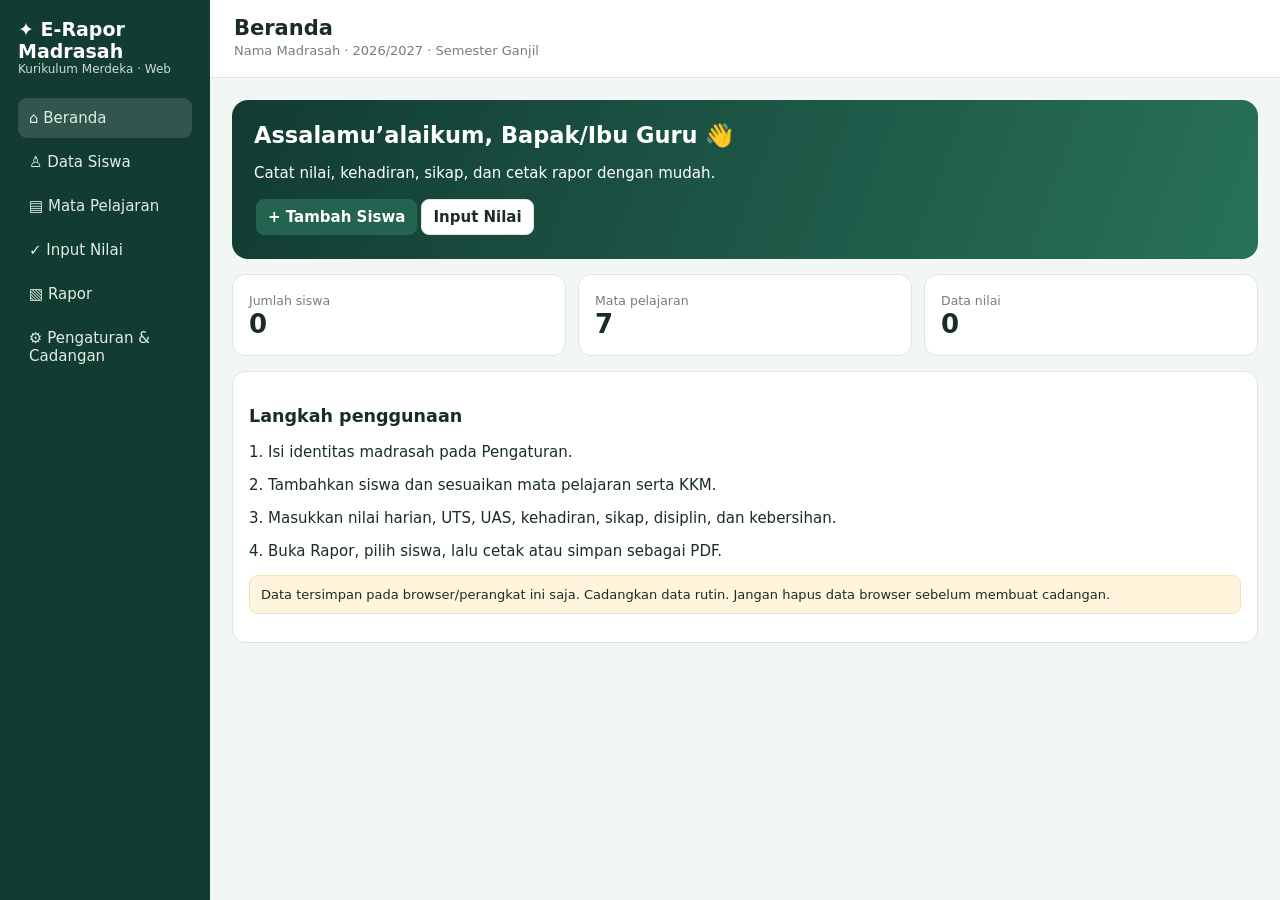
==== index.html @ f2feaaf6 "Add E-Rapor Madrasah browser app" ====
<!doctype html>
<html lang="id"><meta charset="utf-8"><meta name="viewport" content="width=device-width,initial-scale=1"><title>E-Rapor Madrasah</title>
<style>
:root{--g:#123b32;--g2:#23634f;--bg:#f3f7f4;--line:#dce7df;--ink:#192d26}*{box-sizing:border-box}body{margin:0;background:var(--bg);font:15px system-ui,Arial;color:var(--ink)}button,input,select,textarea{font:inherit}button{cursor:pointer}.app{display:grid;grid-template-columns:210px 1fr;min-height:100vh}.side{background:var(--g);color:white;padding:18px}.brand{font-weight:800;font-size:19px;margin-bottom:22px}.brand small{display:block;font-size:12px;font-weight:400;color:#c7ded2}.nav button{display:block;width:100%;text-align:left;border:0;background:none;color:#e0eee6;padding:11px;border-radius:9px;margin:4px 0}.nav .active,.nav button:hover{background:#ffffff22}.top{background:white;border-bottom:1px solid var(--line);padding:16px 24px}.top h1{margin:0;font-size:21px}.top p{margin:3px 0;color:#718078;font-size:13px}.content{padding:22px;max-width:1300px;margin:auto}.hero{background:linear-gradient(110deg,#123b32,#28715a);color:white;padding:22px;border-radius:16px}.hero h2{margin:0 0 8px}.stats{display:grid;grid-template-columns:repeat(3,1fr);gap:12px;margin:15px 0}.panel,.stat{background:white;border:1px solid var(--line);border-radius:13px;padding:16px}.stat small{color:#718078}.stat strong{display:block;font-size:26px}.head{display:flex;justify-content:space-between;align-items:center;gap:10px;margin:20px 0 12px}.head h2{margin:0;font-size:18px}.btn{background:white;border:1px solid var(--line);border-radius:8px;padding:8px 11px;margin:2px;color:var(--ink);font-weight:650}.primary{background:var(--g2);border-color:var(--g2);color:white}.danger{color:#a3342c}.field{display:grid;gap:5px;margin-bottom:12px}.field label{font-size:13px;font-weight:650}.field input,.field select,.field textarea,.search{padding:10px;border:1px solid #cbd9d0;border-radius:8px;background:white;width:100%}.field textarea{min-height:70px}.form{display:grid;grid-template-columns:1fr 1fr;gap:0 12px}.full{grid-column:1/-1}.tablewrap{overflow:auto;border:1px solid var(--line);border-radius:10px;background:white}table{border-collapse:collapse;width:100%;min-width:620px}th,td{text-align:left;padding:10px;border-bottom:1px solid #e7eee9}th{background:#f6faf7;font-size:12px}tr:last-child td{border:0}.muted,small{color:#718078}.notice{background:#fff5dc;border:1px solid #f0dfb7;padding:11px;border-radius:9px;font-size:13px;margin:12px 0}.badge{background:#e7f4eb;color:#21614e;border-radius:20px;padding:4px 8px;font-size:12px}.warn{background:#fff0d2;color:#805f1c}.report{background:white;padding:22px;border:1px solid var(--line);border-radius:10px}.report h2,.report h3{text-align:center}.report table{min-width:0}.report th,.report td{border:1px solid #aaa;padding:6px}.sign{display:flex;justify-content:space-between;text-align:center;margin-top:45px}.modalback{position:fixed;inset:0;background:#102a22aa;display:grid;place-items:center;padding:12px;z-index:5}.modal{background:white;padding:20px;border-radius:14px;width:min(620px,100%);max-height:90vh;overflow:auto}.actions{display:flex;flex-wrap:wrap;gap:5px}.toast{position:fixed;bottom:15px;right:15px;background:var(--g);color:white;padding:12px;border-radius:9px;z-index:9}@media(max-width:760px){.app{grid-template-columns:1fr}.side{padding:9px}.brand{margin:4px}.nav{display:flex;overflow:auto;gap:3px}.nav button{white-space:nowrap;width:auto;padding:9px}.content{padding:12px}.top{padding:13px}.form{grid-template-columns:1fr}.full{grid-column:auto}.head{align-items:flex-start;flex-direction:column}}@media print{.side,.top,.no-print,.toast{display:none!important}.app{display:block}.content{padding:0}.report{border:0}@page{size:A4;margin:14mm}}
</style>
<div class="app"><aside class="side"><div class="brand">✦ E-Rapor Madrasah<small>Kurikulum Merdeka · Web</small></div><nav class="nav" id="nav"><button class="active" data-p="home">⌂ Beranda</button><button data-p="students">♙ Data Siswa</button><button data-p="subjects">▤ Mata Pelajaran</button><button data-p="grades">✓ Input Nilai</button><button data-p="reports">▧ Rapor</button><button data-p="settings">⚙ Pengaturan & Cadangan</button></nav></aside><main><header class="top"><h1 id="title">Beranda</h1><p id="sub">Data tersimpan lokal di browser</p></header><div class="content" id="content"></div></main></div><div id="overlay"></div>
<script>
const KEY='erapor_web_v1',DEF={settings:{school:'Nama Madrasah',teacher:'Nama Wali Kelas',address:'',year:'2026/2027',semester:'Ganjil',wd:40,wu:30,wa:30},students:[],subjects:[{id:'1',name:'Al-Qur’an Hadis',cat:'Agama',kkm:75},{id:'2',name:'Akidah Akhlak',cat:'Agama',kkm:75},{id:'3',name:'Fikih',cat:'Agama',kkm:75},{id:'4',name:'Bahasa Arab',cat:'Agama',kkm:75},{id:'5',name:'Bahasa Indonesia',cat:'Umum',kkm:75},{id:'6',name:'Matematika',cat:'Umum',kkm:75},{id:'7',name:'Muatan Lokal',cat:'Muatan Lokal',kkm:75}],grades:[]};
let db;try{let x=JSON.parse(localStorage.getItem(KEY));db=x?Object.assign(structuredClone(DEF),x,{settings:Object.assign({},DEF.settings,x.settings)}):structuredClone(DEF)}catch(e){db=structuredClone(DEF)}let page='home';
const $=x=>document.getElementById(x),esc=x=>String(x??'').replace(/[&<>"']/g,c=>({'&':'&amp;','<':'&lt;','>':'&gt;','"':'&quot;',"'":'&#39;'}[c])),id=()=>Math.random().toString(36).slice(2)+Date.now().toString(36),save=()=>localStorage.setItem(KEY,JSON.stringify(db)),S=i=>db.students.find(x=>x.id===i),M=i=>db.subjects.find(x=>x.id===i),G=(s,m)=>db.grades.find(x=>x.sid===s&&x.mid===m),v=i=>($(i)?.value||'').trim(),avg=g=>{let s=db.settings,t=Number(s.wd)+Number(s.wu)+Number(s.wa)||100;return (Number(g.daily)*s.wd+Number(g.uts)*s.wu+Number(g.uas)*s.wa)/t},fmt=n=>Number(n).toLocaleString('id-ID',{maximumFractionDigits:1}),btn=(t,a,c='')=>'<button class="btn '+c+'" data-a="'+a+'">'+t+'</button>',field=(l,n,x='',type='text')=>'<div class="field"><label>'+l+'</label><input id="'+n+'" type="'+type+'" value="'+esc(x)+'"></div>',sel=(l,n,opts,x)=>'<div class="field"><label>'+l+'</label><select id="'+n+'">'+opts.map(o=>'<option value="'+esc(o[0])+'" '+(o[0]===x?'selected':'')+'>'+esc(o[1])+'</option>').join('')+'</select></div>',ratings=['Sangat Baik','Baik','Cukup','Perlu Bimbingan'].map(x=>[x,x]);
function toast(t){let z=document.createElement('div');z.className='toast';z.textContent=t;document.body.append(z);setTimeout(()=>z.remove(),2300)}function go(p){page=p;document.querySelectorAll('[data-p]').forEach(b=>b.classList.toggle('active',b.dataset.p===p));render()}$('nav').onclick=e=>{let b=e.target.closest('[data-p]');if(b)go(b.dataset.p)};
function render(){let names={home:'Beranda',students:'Data Siswa',subjects:'Mata Pelajaran',grades:'Input Nilai',reports:'Rapor Siswa',settings:'Pengaturan & Cadangan'};$('title').textContent=names[page];$('sub').textContent=db.settings.school+' · '+db.settings.year+' · Semester '+db.settings.semester;$('content').innerHTML=({home:home,students:students,subjects:subjects,grades:grades,reports:reports,settings:settings})[page]()}
function home(){return '<section class="hero"><h2>Assalamu’alaikum, Bapak/Ibu Guru 👋</h2><p>Catat nilai, kehadiran, sikap, dan cetak rapor dengan mudah.</p>'+btn('+ Tambah Siswa','addstu','primary')+btn('Input Nilai','gograde')+'</section><div class="stats"><div class="stat"><small>Jumlah siswa</small><strong>'+db.students.length+'</strong></div><div class="stat"><small>Mata pelajaran</small><strong>'+db.subjects.length+'</strong></div><div class="stat"><small>Data nilai</small><strong>'+db.grades.length+'</strong></div></div><section class="panel"><h3>Langkah penggunaan</h3><p>1. Isi identitas madrasah pada Pengaturan.</p><p>2. Tambahkan siswa dan sesuaikan mata pelajaran serta KKM.</p><p>3. Masukkan nilai harian, UTS, UAS, kehadiran, sikap, disiplin, dan kebersihan.</p><p>4. Buka Rapor, pilih siswa, lalu cetak atau simpan sebagai PDF.</p><div class="notice">Data tersimpan pada browser/perangkat ini saja. Cadangkan data rutin. Jangan hapus data browser sebelum membuat cadangan.</div></section>'}
function students(){return '<div class="head"><h2>Daftar Peserta Didik</h2>'+btn('+ Tambah Siswa','addstu','primary')+'</div><input class="search" id="sq" placeholder="Cari nama atau NIS…" oninput="filterStu()"><div class="tablewrap" style="margin-top:12px"><table><thead><tr><th>Nama / NIS</th><th>Kelas</th><th>JK</th><th>Orang tua/wali</th><th>Aksi</th></tr></thead><tbody id="sturows">'+sturows(db.students)+'</tbody></table></div>'}
function sturows(xs){return xs.length?xs.map(s=>'<tr><td><b>'+esc(s.name)+'</b><br><small>NIS: '+esc(s.nis||'-')+'</small></td><td>'+esc(s.cl||'-')+'</td><td>'+(s.gender==='P'?'Perempuan':'Laki-laki')+'</td><td>'+esc(s.parent||'-')+'</td><td>'+btn('Edit','editstu:'+s.id)+btn('Hapus','delstu:'+s.id,'danger')+'</td></tr>').join(''):'<tr><td colspan="5">Belum ada siswa.</td></tr>'}
function filterStu(){let q=v('sq').toLowerCase();$('sturows').innerHTML=sturows(db.students.filter(s=>(s.name+s.nis+s.cl).toLowerCase().includes(q)))}
function subjects(){return '<div class="head"><h2>Mata Pelajaran & KKM</h2>'+btn('+ Tambah Pelajaran','addsub','primary')+'</div><div class="tablewrap"><table><thead><tr><th>Pelajaran</th><th>Kategori</th><th>KKM</th><th>Aksi</th></tr></thead><tbody>'+(db.subjects.length?db.subjects.map(s=>'<tr><td>'+esc(s.name)+'</td><td>'+esc(s.cat)+'</td><td>'+s.kkm+'</td><td>'+btn('Edit','editsub:'+s.id)+btn('Hapus','delsub:'+s.id,'danger')+'</td></tr>').join(''):'<tr><td colspan="4">Belum ada pelajaran.</td></tr>')+'</tbody></table></div><div class="notice">KKM diatur per mata pelajaran. Pastikan daftar dan KKM sesuai kebijakan madrasah.</div>'}
function grades(){let os=db.students.map(s=>[s.id,s.name+' — '+s.cl]),om=db.subjects.map(s=>[s.id,s.name+' (KKM '+s.kkm+')']);return '<div class="head"><h2>Input Nilai & Kehadiran</h2></div><section class="panel"><form id="gf"><div class="form">'+sel('Siswa','gs',os,os[0]?.[0])+sel('Mata pelajaran','gm',om,om[0]?.[0])+field('Nilai harian 0–100','gd',0,'number')+field('Nilai UTS 0–100','gu',0,'number')+field('Nilai UAS 0–100','ga',0,'number')+field('Hadir','gp',0,'number')+field('Sakit','gsi',0,'number')+field('Izin','gi',0,'number')+field('Alpa','gal',0,'number')+sel('Sikap umum','gat',ratings,'Baik')+sel('Kedisiplinan','gdi',ratings,'Baik')+sel('Kebersihan','gcl',ratings,'Baik')+'<div class="field full"><label>Catatan wali kelas</label><textarea id="gn"></textarea>'+btn('Buat catatan otomatis','autonote')+'</div></div><button class="btn primary" type="submit" '+(!os.length||!om.length?'disabled':'')+'>Simpan Nilai</button></form></section><div class="head"><h2>Nilai tersimpan</h2></div><div class="tablewrap"><table><thead><tr><th>Siswa / Pelajaran</th><th>Harian</th><th>UTS</th><th>UAS</th><th>Akhir</th><th>Status</th><th>Aksi</th></tr></thead><tbody>'+(db.grades.length?db.grades.map(g=>'<tr><td>'+esc(S(g.sid)?.name||'')+'<br><small>'+esc(M(g.mid)?.name||'')+'</small></td><td>'+g.daily+'</td><td>'+g.uts+'</td><td>'+g.uas+'</td><td>'+fmt(avg(g))+'</td><td><span class="badge '+(avg(g)>=(M(g.mid)?.kkm||75)?'':'warn')+'">'+(avg(g)>=(M(g.mid)?.kkm||75)?'Tuntas':'Belum tuntas')+'</span></td><td>'+btn('Edit','editg:'+g.id)+btn('Hapus','delg:'+g.id,'danger')+'</td></tr>').join(''):'<tr><td colspan="7">Belum ada nilai.</td></tr>')+'</tbody></table></div>'}
function report(sid){let s=S(sid);if(!s)return '<p>Tambahkan siswa terlebih dahulu.</p>';let gs=db.grades.filter(g=>g.sid===sid),last=gs[gs.length-1]||{},rows=db.subjects.map(m=>{let g=G(sid,m.id);return '<tr><td>'+esc(m.name)+'</td><td>'+(g?g.daily:'-')+'</td><td>'+(g?g.uts:'-')+'</td><td>'+(g?g.uas:'-')+'</td><td>'+(g?fmt(avg(g)):'-')+'</td><td>'+(g?(avg(g)>=m.kkm?'Tuntas':'Belum tuntas'):'-')+'</td></tr>'}).join(''),sum=k=>gs.reduce((a,g)=>a+Number(g[k]||0),0);return '<article class="report" id="paper"><h2>'+esc(db.settings.school)+'</h2><p style="text-align:center">'+esc(db.settings.address)+'</p><h3>LAPORAN HASIL BELAJAR PESERTA DIDIK</h3><p style="text-align:center">Tahun '+esc(db.settings.year)+' · Semester '+esc(db.settings.semester)+'</p><hr><p><b>Nama:</b> '+esc(s.name)+' &nbsp; <b>NIS:</b> '+esc(s.nis||'-')+'<br><b>Kelas:</b> '+esc(s.cl||'-')+'</p><h3>A. Capaian Hasil Belajar</h3><table><tr><th>Mata pelajaran</th><th>Harian</th><th>UTS</th><th>UAS</th><th>Akhir</th><th>Status</th></tr>'+rows+'</table><p><small>Bobot: harian '+db.settings.wd+'%, UTS '+db.settings.wu+'%, UAS '+db.settings.wa+'%.</small></p><h3>B. Kehadiran</h3><table><tr><th>Hadir</th><th>Sakit</th><th>Izin</th><th>Alpa</th></tr><tr><td>'+sum('present')+'</td><td>'+sum('sick')+'</td><td>'+sum('permit')+'</td><td>'+sum('absent')+'</td></tr></table><h3>C. Sikap dan Kebiasaan</h3><table><tr><th>Sikap</th><th>Kedisiplinan</th><th>Kebersihan</th></tr><tr><td>'+esc(last.attitude||'-')+'</td><td>'+esc(last.discipline||'-')+'</td><td>'+esc(last.clean||'-')+'</td></tr></table><h3>D. Catatan Wali Kelas</h3><p>'+esc(gs.map(g=>g.note).filter(Boolean)[0]||'Terus semangat belajar, menjaga disiplin dan kebersihan.')+'</p><div class="sign"><div>Orang Tua/Wali<br><br><br>(.....................)</div><div>.....................<br>Wali Kelas<br><br><br>('+esc(db.settings.teacher)+')</div></div><p><small>Format alat bantu; sesuaikan dengan ketentuan resmi madrasah.</small></p></article>'}
function reports(){let os=db.students.map(s=>[s.id,s.name+' — '+s.cl]);return '<section class="panel no-print"><h2>Rapor Peserta Didik</h2>'+sel('Pilih siswa','rs',os,os[0]?.[0])+btn('Tampilkan Rapor','showreport','primary')+btn('Cetak / Simpan PDF','print')+'</section><div id="reportarea" style="margin-top:15px">'+report(os[0]?.[0])+'</div>'}
function settings(){let s=db.settings;return '<section class="panel"><h2>Identitas & Bobot Penilaian</h2><form id="sf"><div class="form">'+field('Nama madrasah','ss',s.school)+field('Nama wali kelas','st',s.teacher)+field('Alamat','sa',s.address)+field('Tahun ajaran','sy',s.year)+sel('Semester','sm',[['Ganjil','Ganjil'],['Genap','Genap']],s.semester)+field('Bobot harian (%)','swd',s.wd,'number')+field('Bobot UTS (%)','swu',s.wu,'number')+field('Bobot UAS (%)','swa',s.wa,'number')+'</div><button class="btn primary">Simpan Pengaturan</button></form></section><section class="panel" style="margin-top:14px"><h2>Cadangan & Pemulihan</h2>'+btn('Unduh Cadangan JSON','backup','primary')+' <label class="btn" for="restore">Pulihkan Cadangan</label><input id="restore" class="hidden" type="file" accept=".json,application/json"> '+btn('Hapus Semua Data','reset','danger')+'<div class="notice">Data hanya disimpan pada browser ini. Cadangkan rutin. Data tidak otomatis tersinkron antarperangkat.</div></section>'}
function modal(title,body,cb){$('overlay').innerHTML='<div class="modalback" id="mb"><section class="modal"><h2>'+title+'</h2>'+body+'<p><button class="btn" id="cancel">Batal</button><button class="btn primary" id="ok">Simpan</button></p></section></div>';$('cancel').onclick=()=>$('overlay').innerHTML='';$('mb').onclick=e=>{if(e.target.id==='mb')$('overlay').innerHTML=''};$('ok').onclick=cb}
function addStu(s={}){modal(s.id?'Edit Siswa':'Tambah Siswa','<div class="form">'+field('Nama lengkap','mn',s.name||'')+field('NIS/NISN','mi',s.nis||'')+field('Kelas','mc',s.cl||'1')+sel('Jenis kelamin','mg',[['L','Laki-laki'],['P','Perempuan']],s.gender||'L')+field('Orang tua/wali','mp',s.parent||'')+'</div>',()=>{if(!v('mn'))return toast('Nama wajib diisi');let x={id:s.id||id(),name:v('mn'),nis:v('mi'),cl:v('mc'),gender:v('mg'),parent:v('mp')};db.students=s.id?db.students.map(a=>a.id===s.id?x:a):db.students.concat(x);save();$('overlay').innerHTML='';render();toast('Data siswa tersimpan')})}
function addSub(s={}){modal(s.id?'Edit Pelajaran':'Tambah Pelajaran','<div class="form">'+field('Nama pelajaran','mn',s.name||'')+sel('Kategori','mc',[['Umum','Umum'],['Agama','Agama'],['Muatan Lokal','Muatan Lokal']],s.cat||'Umum')+field('KKM 0–100','mk',s.kkm??75,'number')+'</div>',()=>{let k=Number(v('mk'));if(!v('mn')||k<0||k>100)return toast('Isi nama dan KKM 0–100');let x={id:s.id||id(),name:v('mn'),cat:v('mc'),kkm:k};db.subjects=s.id?db.subjects.map(a=>a.id===s.id?x:a):db.subjects.concat(x);save();$('overlay').innerHTML='';render()})}
function editg(g){modal('Edit Nilai','<div class="form">'+field('Harian','ed',g.daily,'number')+field('UTS','eu',g.uts,'number')+field('UAS','ea',g.uas,'number')+field('Hadir','ep',g.present,'number')+field('Sakit','esi',g.sick,'number')+field('Izin','ei',g.permit,'number')+field('Alpa','eal',g.absent,'number')+sel('Sikap','eat',ratings,g.attitude)+sel('Disiplin','edi',ratings,g.discipline)+sel('Kebersihan','ecl',ratings,g.clean)+'<div class="field full"><label>Catatan</label><textarea id="en">'+esc(g.note||'')+'</textarea></div></div>',()=>{for(let n of ['ed','eu','ea'])if(Number(v(n))<0||Number(v(n))>100)return toast('Nilai harus 0–100');Object.assign(g,{daily:Number(v('ed')),uts:Number(v('eu')),uas:Number(v('ea')),present:Number(v('ep')||0),sick:Number(v('esi')||0),permit:Number(v('ei')||0),absent:Number(v('eal')||0),attitude:v('eat'),discipline:v('edi'),clean:v('ecl'),note:v('en')});save();$('overlay').innerHTML='';render()})}
document.addEventListener('click',e=>{let b=e.target.closest('[data-a]');if(!b)return;let a=b.dataset.a;if(a==='addstu')addStu();else if(a.startsWith('editstu:'))addStu(S(a.split(':')[1]));else if(a.startsWith('delstu:')){let i=a.split(':')[1];if(confirm('Hapus siswa dan nilainya?')){db.students=db.students.filter(x=>x.id!==i);db.grades=db.grades.filter(x=>x.sid!==i);save();render()}}else if(a==='addsub')addSub();else if(a.startsWith('editsub:'))addSub(M(a.split(':')[1]));else if(a.startsWith('delsub:')){let i=a.split(':')[1];if(confirm('Hapus pelajaran dan nilai terkait?')){db.subjects=db.subjects.filter(x=>x.id!==i);db.grades=db.grades.filter(x=>x.mid!==i);save();render()}}else if(a==='gograde')go('grades');else if(a==='autonote'){$('gn').value=Number(v('gal'))>=5?'Perlu meningkatkan kedisiplinan kehadiran.':(Number(v('gd'))+Number(v('gu'))+Number(v('ga')))/3>=75?'Capaian belajar cukup baik. Terus tingkatkan ketekunan dan konsistensi belajar.':'Perlu latihan rutin dan pendampingan agar capaian belajar meningkat.'}else if(a.startsWith('delg:')){if(confirm('Hapus nilai?')){db.grades=db.grades.filter(x=>x.id!==a.split(':')[1]);save();render()}}else if(a.startsWith('editg:')){let g=db.grades.find(x=>x.id===a.split(':')[1]);if(g)editg(g)}else if(a==='showreport')$('reportarea').innerHTML=report(v('rs'));else if(a==='print')window.print();else if(a==='backup'){let u=URL.createObjectURL(new Blob([JSON.stringify(db,null,2)],{type:'application/json'})),x=document.createElement('a');x.href=u;x.download='cadangan-e-rapor.json';x.click();URL.revokeObjectURL(u)}else if(a==='reset'&&confirm('Hapus seluruh data?')){db=structuredClone(DEF);save();render()}});
document.addEventListener('submit',e=>{if(e.target.id==='gf'){e.preventDefault();if(!v('gs')||!v('gm'))return toast('Pilih siswa dan pelajaran');for(let n of ['gd','gu','ga'])if(v(n)===''||Number(v(n))<0||Number(v(n))>100)return toast('Nilai harus 0–100');let g={id:id(),sid:v('gs'),mid:v('gm'),daily:Number(v('gd')),uts:Number(v('gu')),uas:Number(v('ga')),present:Number(v('gp')||0),sick:Number(v('gsi')||0),permit:Number(v('gi')||0),absent:Number(v('gal')||0),attitude:v('gat'),discipline:v('gdi'),clean:v('gcl'),note:v('gn')},old=G(g.sid,g.mid);if(old){if(!confirm('Nilai ini sudah ada. Perbarui?'))return;g.id=old.id;db.grades=db.grades.map(x=>x.id===old.id?g:x)}else db.grades.push(g);save();render();toast('Nilai tersimpan')}if(e.target.id==='sf'){e.preventDefault();let w=[Number(v('swd')),Number(v('swu')),Number(v('swa'))];if(w.some(n=>n<0)||w.reduce((a,b)=>a+b,0)<=0)return toast('Bobot tidak valid');db.settings={school:v('ss'),teacher:v('st'),address:v('sa'),year:v('sy'),semester:v('sm'),wd:w[0],wu:w[1],wa:w[2]};save();render();toast('Pengaturan tersimpan')}});
document.addEventListener('change',e=>{if(e.target.id==='restore'){let r=new FileReader();r.onload=()=>{try{let x=JSON.parse(r.result);if(!x.students||!x.subjects||!x.grades||!x.settings)throw 0;if(confirm('Pulihkan cadangan? Data sekarang akan diganti.')){db=Object.assign(structuredClone(DEF),x,{settings:Object.assign({},DEF.settings,x.settings)});save();render();toast('Cadangan dipulihkan')}}catch(z){toast('Berkas tidak valid')}};r.readAsText(e.target.files[0])}});render();
</script></html>
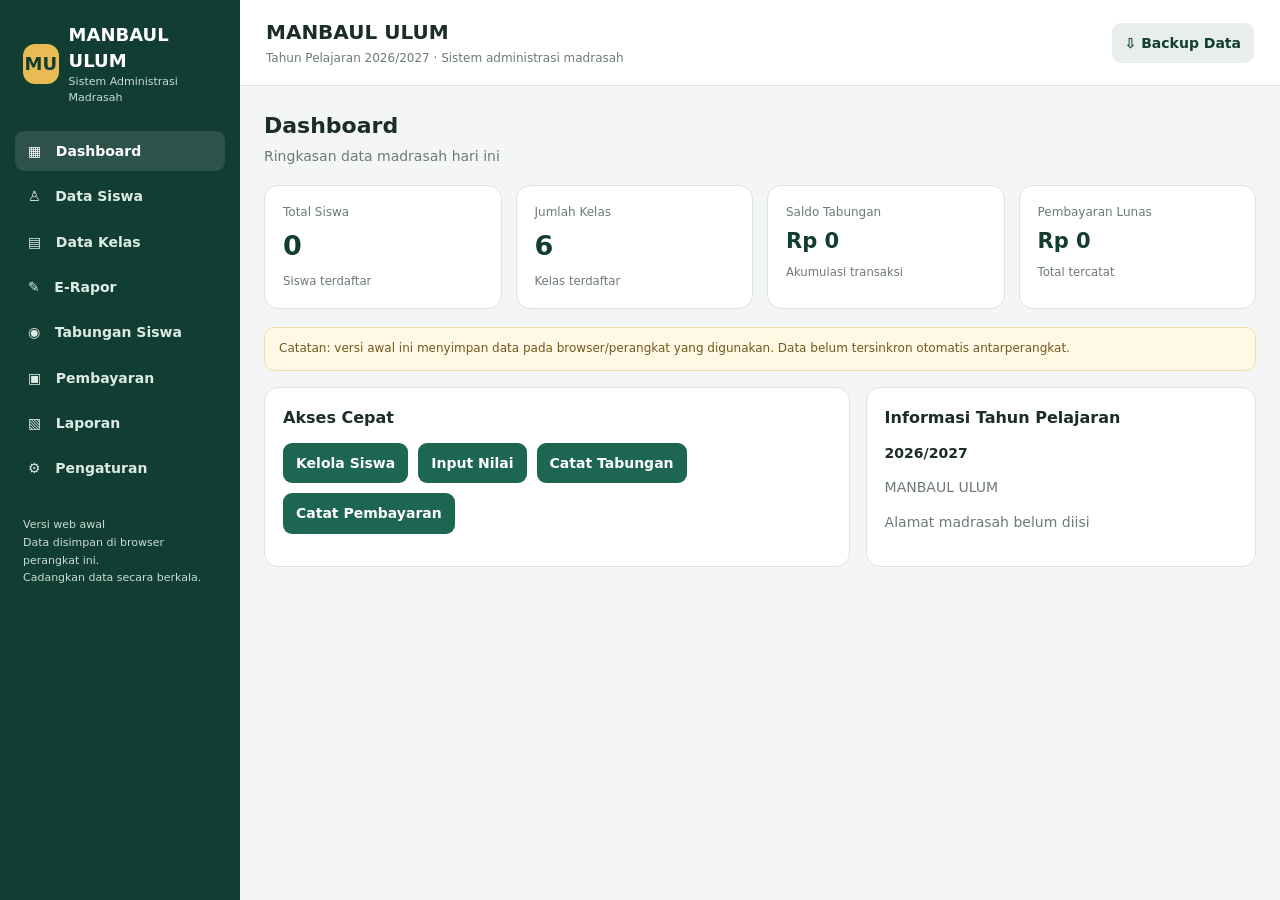
==== commit 9cb0fd58: "Rebuild integrated web app for madrasah administration" ====
--- a/index.html
+++ b/index.html
@@ -1,29 +1,68 @@
 <!doctype html>
-<html lang="id"><meta charset="utf-8"><meta name="viewport" content="width=device-width,initial-scale=1"><title>E-Rapor Madrasah</title>
+<html lang="id">
+<head>
+<meta charset="utf-8"><meta name="viewport" content="width=device-width,initial-scale=1">
+<title>E-Rapor Madrasah | MANBAUL ULUM</title>
 <style>
-:root{--g:#123b32;--g2:#23634f;--bg:#f3f7f4;--line:#dce7df;--ink:#192d26}*{box-sizing:border-box}body{margin:0;background:var(--bg);font:15px system-ui,Arial;color:var(--ink)}button,input,select,textarea{font:inherit}button{cursor:pointer}.app{display:grid;grid-template-columns:210px 1fr;min-height:100vh}.side{background:var(--g);color:white;padding:18px}.brand{font-weight:800;font-size:19px;margin-bottom:22px}.brand small{display:block;font-size:12px;font-weight:400;color:#c7ded2}.nav button{display:block;width:100%;text-align:left;border:0;background:none;color:#e0eee6;padding:11px;border-radius:9px;margin:4px 0}.nav .active,.nav button:hover{background:#ffffff22}.top{background:white;border-bottom:1px solid var(--line);padding:16px 24px}.top h1{margin:0;font-size:21px}.top p{margin:3px 0;color:#718078;font-size:13px}.content{padding:22px;max-width:1300px;margin:auto}.hero{background:linear-gradient(110deg,#123b32,#28715a);color:white;padding:22px;border-radius:16px}.hero h2{margin:0 0 8px}.stats{display:grid;grid-template-columns:repeat(3,1fr);gap:12px;margin:15px 0}.panel,.stat{background:white;border:1px solid var(--line);border-radius:13px;padding:16px}.stat small{color:#718078}.stat strong{display:block;font-size:26px}.head{display:flex;justify-content:space-between;align-items:center;gap:10px;margin:20px 0 12px}.head h2{margin:0;font-size:18px}.btn{background:white;border:1px solid var(--line);border-radius:8px;padding:8px 11px;margin:2px;color:var(--ink);font-weight:650}.primary{background:var(--g2);border-color:var(--g2);color:white}.danger{color:#a3342c}.field{display:grid;gap:5px;margin-bottom:12px}.field label{font-size:13px;font-weight:650}.field input,.field select,.field textarea,.search{padding:10px;border:1px solid #cbd9d0;border-radius:8px;background:white;width:100%}.field textarea{min-height:70px}.form{display:grid;grid-template-columns:1fr 1fr;gap:0 12px}.full{grid-column:1/-1}.tablewrap{overflow:auto;border:1px solid var(--line);border-radius:10px;background:white}table{border-collapse:collapse;width:100%;min-width:620px}th,td{text-align:left;padding:10px;border-bottom:1px solid #e7eee9}th{background:#f6faf7;font-size:12px}tr:last-child td{border:0}.muted,small{color:#718078}.notice{background:#fff5dc;border:1px solid #f0dfb7;padding:11px;border-radius:9px;font-size:13px;margin:12px 0}.badge{background:#e7f4eb;color:#21614e;border-radius:20px;padding:4px 8px;font-size:12px}.warn{background:#fff0d2;color:#805f1c}.report{background:white;padding:22px;border:1px solid var(--line);border-radius:10px}.report h2,.report h3{text-align:center}.report table{min-width:0}.report th,.report td{border:1px solid #aaa;padding:6px}.sign{display:flex;justify-content:space-between;text-align:center;margin-top:45px}.modalback{position:fixed;inset:0;background:#102a22aa;display:grid;place-items:center;padding:12px;z-index:5}.modal{background:white;padding:20px;border-radius:14px;width:min(620px,100%);max-height:90vh;overflow:auto}.actions{display:flex;flex-wrap:wrap;gap:5px}.toast{position:fixed;bottom:15px;right:15px;background:var(--g);color:white;padding:12px;border-radius:9px;z-index:9}@media(max-width:760px){.app{grid-template-columns:1fr}.side{padding:9px}.brand{margin:4px}.nav{display:flex;overflow:auto;gap:3px}.nav button{white-space:nowrap;width:auto;padding:9px}.content{padding:12px}.top{padding:13px}.form{grid-template-columns:1fr}.full{grid-column:auto}.head{align-items:flex-start;flex-direction:column}}@media print{.side,.top,.no-print,.toast{display:none!important}.app{display:block}.content{padding:0}.report{border:0}@page{size:A4;margin:14mm}}
+:root{--green:#123d32;--green2:#1d6652;--gold:#e9bb54;--bg:#f3f6f4;--card:#fff;--ink:#1b2d27;--muted:#6c7b74;--line:#dce5df;--red:#b53c3c}
+*{box-sizing:border-box}body{margin:0;background:var(--bg);font:14px/1.45 system-ui,-apple-system,Segoe UI,Arial;color:var(--ink)}button,input,select,textarea{font:inherit}button{cursor:pointer;border:0;border-radius:9px;padding:10px 13px;background:var(--green2);color:#fff;font-weight:650}button.secondary{background:#e8efeb;color:var(--green)}button.danger{background:#a83333}input,select,textarea{width:100%;padding:10px;border:1px solid var(--line);border-radius:8px;background:white;color:var(--ink)}label{display:block;font-weight:650;font-size:12px;color:#52635b;margin-bottom:5px}.layout{display:grid;grid-template-columns:240px 1fr;min-height:100vh}.side{background:var(--green);color:white;padding:22px 15px}.brand{display:flex;gap:10px;align-items:center;font-weight:850;font-size:18px;margin:0 8px 25px}.logo{display:grid;place-items:center;width:40px;height:40px;background:var(--gold);color:var(--green);border-radius:12px;font-weight:900}.brand small{display:block;font-size:11px;color:#c7ddd4;font-weight:500}.nav{display:grid;gap:5px}.nav button{background:transparent;text-align:left;color:#dcebe5;font-weight:600}.nav button.active,.nav button:hover{background:#ffffff1c;color:#fff}.side-note{font-size:11px;color:#c7ddd4;margin:28px 8px 0;line-height:1.6}.main{min-width:0}.top{background:white;border-bottom:1px solid var(--line);padding:18px 26px;display:flex;align-items:center;justify-content:space-between;gap:15px}.top h1{font-size:20px;margin:0}.top p{margin:3px 0 0;color:var(--muted);font-size:12px}.content{padding:24px;max-width:1400px;margin:auto}.pagehead{display:flex;align-items:center;justify-content:space-between;gap:12px;margin-bottom:18px}.pagehead h2{margin:0;font-size:22px}.pagehead p{color:var(--muted);margin:4px 0 0}.stats{display:grid;grid-template-columns:repeat(4,minmax(0,1fr));gap:14px;margin-bottom:18px}.stat,.panel{background:var(--card);border:1px solid var(--line);border-radius:14px;padding:18px}.stat .label{color:var(--muted);font-size:12px}.stat strong{display:block;font-size:27px;margin:5px 0;color:var(--green)}.stat small{color:var(--muted)}.grid2{display:grid;grid-template-columns:1.2fr .8fr;gap:16px}.panel h3{margin:0 0 14px;font-size:16px}.toolbar{display:flex;gap:10px;flex-wrap:wrap;margin-bottom:14px}.toolbar>*{max-width:260px}.tablewrap{overflow:auto;border:1px solid var(--line);border-radius:10px}table{width:100%;border-collapse:collapse;background:#fff;min-width:620px}th,td{text-align:left;padding:11px 12px;border-bottom:1px solid #edf1ee;white-space:nowrap}th{font-size:11px;text-transform:uppercase;letter-spacing:.04em;color:#64746c;background:#f7faf8}td{font-size:13px}tr:last-child td{border-bottom:0}.actions{display:flex;gap:6px}.actions button{padding:6px 9px;font-size:11px}.formgrid{display:grid;grid-template-columns:repeat(2,minmax(0,1fr));gap:13px}.field.full{grid-column:1/-1}.form-actions{display:flex;gap:8px;margin-top:15px}.empty{padding:28px;text-align:center;color:var(--muted)}.pill{display:inline-block;border-radius:20px;padding:4px 8px;background:#e6f3eb;color:#1b6548;font-size:11px;font-weight:700}.notice{background:#fff8e5;border:1px solid #f1dfab;padding:12px 14px;border-radius:10px;color:#72591c;font-size:12px;margin-bottom:16px}.muted{color:var(--muted)}.money{font-variant-numeric:tabular-nums}.report{max-width:850px;margin:auto;background:white;padding:28px;border:1px solid var(--line)}.report h2,.report h3{text-align:center}.report table{min-width:0}.report td,.report th{white-space:normal}.hidden{display:none!important}.mobilemenu{display:none}
+@media(max-width:850px){.layout{grid-template-columns:1fr}.side{padding:12px 14px}.brand{margin:0 4px 10px}.nav{display:flex;overflow:auto;gap:5px}.nav button{white-space:nowrap;padding:9px 11px;font-size:12px}.side-note{display:none}.top{padding:14px 17px}.content{padding:16px}.stats{grid-template-columns:repeat(2,minmax(0,1fr));gap:9px}.stat{padding:13px}.stat strong{font-size:23px}.grid2{grid-template-columns:1fr}.pagehead{align-items:flex-start;flex-direction:column}.formgrid{grid-template-columns:1fr}.field.full{grid-column:auto}.top h1{font-size:17px}}
+@media print{.side,.top,.pagehead,.no-print{display:none!important}.layout{display:block}.content{padding:0}.report{border:0;padding:0;max-width:none}.report table{font-size:11px}body{background:#fff}}
 </style>
-<div class="app"><aside class="side"><div class="brand">✦ E-Rapor Madrasah<small>Kurikulum Merdeka · Web</small></div><nav class="nav" id="nav"><button class="active" data-p="home">⌂ Beranda</button><button data-p="students">♙ Data Siswa</button><button data-p="subjects">▤ Mata Pelajaran</button><button data-p="grades">✓ Input Nilai</button><button data-p="reports">▧ Rapor</button><button data-p="settings">⚙ Pengaturan & Cadangan</button></nav></aside><main><header class="top"><h1 id="title">Beranda</h1><p id="sub">Data tersimpan lokal di browser</p></header><div class="content" id="content"></div></main></div><div id="overlay"></div>
+</head>
+<body>
+<div class="layout">
+<aside class="side"><div class="brand"><div class="logo">MU</div><div>MANBAUL ULUM<small>Sistem Administrasi Madrasah</small></div></div>
+<nav class="nav" id="nav">
+<button class="active" data-page="dashboard">▦ &nbsp; Dashboard</button><button data-page="siswa">♙ &nbsp; Data Siswa</button><button data-page="kelas">▤ &nbsp; Data Kelas</button><button data-page="rapor">✎ &nbsp; E-Rapor</button><button data-page="tabungan">◉ &nbsp; Tabungan Siswa</button><button data-page="pembayaran">▣ &nbsp; Pembayaran</button><button data-page="laporan">▧ &nbsp; Laporan</button><button data-page="pengaturan">⚙ &nbsp; Pengaturan</button>
+</nav><div class="side-note">Versi web awal<br>Data disimpan di browser perangkat ini.<br>Cadangkan data secara berkala.</div></aside>
+<main class="main"><header class="top"><div><h1 id="schoolTitle">E-Rapor Madrasah</h1><p id="subtitle">Kelola data akademik dan administrasi dalam satu tempat</p></div><button class="secondary" onclick="exportBackup()">⇩ Backup Data</button></header>
+<div class="content" id="app"></div></main></div>
+<input id="restoreFile" type="file" accept="application/json" class="hidden" onchange="restoreBackup(event)">
 <script>
-const KEY='erapor_web_v1',DEF={settings:{school:'Nama Madrasah',teacher:'Nama Wali Kelas',address:'',year:'2026/2027',semester:'Ganjil',wd:40,wu:30,wa:30},students:[],subjects:[{id:'1',name:'Al-Qur’an Hadis',cat:'Agama',kkm:75},{id:'2',name:'Akidah Akhlak',cat:'Agama',kkm:75},{id:'3',name:'Fikih',cat:'Agama',kkm:75},{id:'4',name:'Bahasa Arab',cat:'Agama',kkm:75},{id:'5',name:'Bahasa Indonesia',cat:'Umum',kkm:75},{id:'6',name:'Matematika',cat:'Umum',kkm:75},{id:'7',name:'Muatan Lokal',cat:'Muatan Lokal',kkm:75}],grades:[]};
-let db;try{let x=JSON.parse(localStorage.getItem(KEY));db=x?Object.assign(structuredClone(DEF),x,{settings:Object.assign({},DEF.settings,x.settings)}):structuredClone(DEF)}catch(e){db=structuredClone(DEF)}let page='home';
-const $=x=>document.getElementById(x),esc=x=>String(x??'').replace(/[&<>"']/g,c=>({'&':'&amp;','<':'&lt;','>':'&gt;','"':'&quot;',"'":'&#39;'}[c])),id=()=>Math.random().toString(36).slice(2)+Date.now().toString(36),save=()=>localStorage.setItem(KEY,JSON.stringify(db)),S=i=>db.students.find(x=>x.id===i),M=i=>db.subjects.find(x=>x.id===i),G=(s,m)=>db.grades.find(x=>x.sid===s&&x.mid===m),v=i=>($(i)?.value||'').trim(),avg=g=>{let s=db.settings,t=Number(s.wd)+Number(s.wu)+Number(s.wa)||100;return (Number(g.daily)*s.wd+Number(g.uts)*s.wu+Number(g.uas)*s.wa)/t},fmt=n=>Number(n).toLocaleString('id-ID',{maximumFractionDigits:1}),btn=(t,a,c='')=>'<button class="btn '+c+'" data-a="'+a+'">'+t+'</button>',field=(l,n,x='',type='text')=>'<div class="field"><label>'+l+'</label><input id="'+n+'" type="'+type+'" value="'+esc(x)+'"></div>',sel=(l,n,opts,x)=>'<div class="field"><label>'+l+'</label><select id="'+n+'">'+opts.map(o=>'<option value="'+esc(o[0])+'" '+(o[0]===x?'selected':'')+'>'+esc(o[1])+'</option>').join('')+'</select></div>',ratings=['Sangat Baik','Baik','Cukup','Perlu Bimbingan'].map(x=>[x,x]);
-function toast(t){let z=document.createElement('div');z.className='toast';z.textContent=t;document.body.append(z);setTimeout(()=>z.remove(),2300)}function go(p){page=p;document.querySelectorAll('[data-p]').forEach(b=>b.classList.toggle('active',b.dataset.p===p));render()}$('nav').onclick=e=>{let b=e.target.closest('[data-p]');if(b)go(b.dataset.p)};
-function render(){let names={home:'Beranda',students:'Data Siswa',subjects:'Mata Pelajaran',grades:'Input Nilai',reports:'Rapor Siswa',settings:'Pengaturan & Cadangan'};$('title').textContent=names[page];$('sub').textContent=db.settings.school+' · '+db.settings.year+' · Semester '+db.settings.semester;$('content').innerHTML=({home:home,students:students,subjects:subjects,grades:grades,reports:reports,settings:settings})[page]()}
-function home(){return '<section class="hero"><h2>Assalamu’alaikum, Bapak/Ibu Guru 👋</h2><p>Catat nilai, kehadiran, sikap, dan cetak rapor dengan mudah.</p>'+btn('+ Tambah Siswa','addstu','primary')+btn('Input Nilai','gograde')+'</section><div class="stats"><div class="stat"><small>Jumlah siswa</small><strong>'+db.students.length+'</strong></div><div class="stat"><small>Mata pelajaran</small><strong>'+db.subjects.length+'</strong></div><div class="stat"><small>Data nilai</small><strong>'+db.grades.length+'</strong></div></div><section class="panel"><h3>Langkah penggunaan</h3><p>1. Isi identitas madrasah pada Pengaturan.</p><p>2. Tambahkan siswa dan sesuaikan mata pelajaran serta KKM.</p><p>3. Masukkan nilai harian, UTS, UAS, kehadiran, sikap, disiplin, dan kebersihan.</p><p>4. Buka Rapor, pilih siswa, lalu cetak atau simpan sebagai PDF.</p><div class="notice">Data tersimpan pada browser/perangkat ini saja. Cadangkan data rutin. Jangan hapus data browser sebelum membuat cadangan.</div></section>'}
-function students(){return '<div class="head"><h2>Daftar Peserta Didik</h2>'+btn('+ Tambah Siswa','addstu','primary')+'</div><input class="search" id="sq" placeholder="Cari nama atau NIS…" oninput="filterStu()"><div class="tablewrap" style="margin-top:12px"><table><thead><tr><th>Nama / NIS</th><th>Kelas</th><th>JK</th><th>Orang tua/wali</th><th>Aksi</th></tr></thead><tbody id="sturows">'+sturows(db.students)+'</tbody></table></div>'}
-function sturows(xs){return xs.length?xs.map(s=>'<tr><td><b>'+esc(s.name)+'</b><br><small>NIS: '+esc(s.nis||'-')+'</small></td><td>'+esc(s.cl||'-')+'</td><td>'+(s.gender==='P'?'Perempuan':'Laki-laki')+'</td><td>'+esc(s.parent||'-')+'</td><td>'+btn('Edit','editstu:'+s.id)+btn('Hapus','delstu:'+s.id,'danger')+'</td></tr>').join(''):'<tr><td colspan="5">Belum ada siswa.</td></tr>'}
-function filterStu(){let q=v('sq').toLowerCase();$('sturows').innerHTML=sturows(db.students.filter(s=>(s.name+s.nis+s.cl).toLowerCase().includes(q)))}
-function subjects(){return '<div class="head"><h2>Mata Pelajaran & KKM</h2>'+btn('+ Tambah Pelajaran','addsub','primary')+'</div><div class="tablewrap"><table><thead><tr><th>Pelajaran</th><th>Kategori</th><th>KKM</th><th>Aksi</th></tr></thead><tbody>'+(db.subjects.length?db.subjects.map(s=>'<tr><td>'+esc(s.name)+'</td><td>'+esc(s.cat)+'</td><td>'+s.kkm+'</td><td>'+btn('Edit','editsub:'+s.id)+btn('Hapus','delsub:'+s.id,'danger')+'</td></tr>').join(''):'<tr><td colspan="4">Belum ada pelajaran.</td></tr>')+'</tbody></table></div><div class="notice">KKM diatur per mata pelajaran. Pastikan daftar dan KKM sesuai kebijakan madrasah.</div>'}
-function grades(){let os=db.students.map(s=>[s.id,s.name+' — '+s.cl]),om=db.subjects.map(s=>[s.id,s.name+' (KKM '+s.kkm+')']);return '<div class="head"><h2>Input Nilai & Kehadiran</h2></div><section class="panel"><form id="gf"><div class="form">'+sel('Siswa','gs',os,os[0]?.[0])+sel('Mata pelajaran','gm',om,om[0]?.[0])+field('Nilai harian 0–100','gd',0,'number')+field('Nilai UTS 0–100','gu',0,'number')+field('Nilai UAS 0–100','ga',0,'number')+field('Hadir','gp',0,'number')+field('Sakit','gsi',0,'number')+field('Izin','gi',0,'number')+field('Alpa','gal',0,'number')+sel('Sikap umum','gat',ratings,'Baik')+sel('Kedisiplinan','gdi',ratings,'Baik')+sel('Kebersihan','gcl',ratings,'Baik')+'<div class="field full"><label>Catatan wali kelas</label><textarea id="gn"></textarea>'+btn('Buat catatan otomatis','autonote')+'</div></div><button class="btn primary" type="submit" '+(!os.length||!om.length?'disabled':'')+'>Simpan Nilai</button></form></section><div class="head"><h2>Nilai tersimpan</h2></div><div class="tablewrap"><table><thead><tr><th>Siswa / Pelajaran</th><th>Harian</th><th>UTS</th><th>UAS</th><th>Akhir</th><th>Status</th><th>Aksi</th></tr></thead><tbody>'+(db.grades.length?db.grades.map(g=>'<tr><td>'+esc(S(g.sid)?.name||'')+'<br><small>'+esc(M(g.mid)?.name||'')+'</small></td><td>'+g.daily+'</td><td>'+g.uts+'</td><td>'+g.uas+'</td><td>'+fmt(avg(g))+'</td><td><span class="badge '+(avg(g)>=(M(g.mid)?.kkm||75)?'':'warn')+'">'+(avg(g)>=(M(g.mid)?.kkm||75)?'Tuntas':'Belum tuntas')+'</span></td><td>'+btn('Edit','editg:'+g.id)+btn('Hapus','delg:'+g.id,'danger')+'</td></tr>').join(''):'<tr><td colspan="7">Belum ada nilai.</td></tr>')+'</tbody></table></div>'}
-function report(sid){let s=S(sid);if(!s)return '<p>Tambahkan siswa terlebih dahulu.</p>';let gs=db.grades.filter(g=>g.sid===sid),last=gs[gs.length-1]||{},rows=db.subjects.map(m=>{let g=G(sid,m.id);return '<tr><td>'+esc(m.name)+'</td><td>'+(g?g.daily:'-')+'</td><td>'+(g?g.uts:'-')+'</td><td>'+(g?g.uas:'-')+'</td><td>'+(g?fmt(avg(g)):'-')+'</td><td>'+(g?(avg(g)>=m.kkm?'Tuntas':'Belum tuntas'):'-')+'</td></tr>'}).join(''),sum=k=>gs.reduce((a,g)=>a+Number(g[k]||0),0);return '<article class="report" id="paper"><h2>'+esc(db.settings.school)+'</h2><p style="text-align:center">'+esc(db.settings.address)+'</p><h3>LAPORAN HASIL BELAJAR PESERTA DIDIK</h3><p style="text-align:center">Tahun '+esc(db.settings.year)+' · Semester '+esc(db.settings.semester)+'</p><hr><p><b>Nama:</b> '+esc(s.name)+' &nbsp; <b>NIS:</b> '+esc(s.nis||'-')+'<br><b>Kelas:</b> '+esc(s.cl||'-')+'</p><h3>A. Capaian Hasil Belajar</h3><table><tr><th>Mata pelajaran</th><th>Harian</th><th>UTS</th><th>UAS</th><th>Akhir</th><th>Status</th></tr>'+rows+'</table><p><small>Bobot: harian '+db.settings.wd+'%, UTS '+db.settings.wu+'%, UAS '+db.settings.wa+'%.</small></p><h3>B. Kehadiran</h3><table><tr><th>Hadir</th><th>Sakit</th><th>Izin</th><th>Alpa</th></tr><tr><td>'+sum('present')+'</td><td>'+sum('sick')+'</td><td>'+sum('permit')+'</td><td>'+sum('absent')+'</td></tr></table><h3>C. Sikap dan Kebiasaan</h3><table><tr><th>Sikap</th><th>Kedisiplinan</th><th>Kebersihan</th></tr><tr><td>'+esc(last.attitude||'-')+'</td><td>'+esc(last.discipline||'-')+'</td><td>'+esc(last.clean||'-')+'</td></tr></table><h3>D. Catatan Wali Kelas</h3><p>'+esc(gs.map(g=>g.note).filter(Boolean)[0]||'Terus semangat belajar, menjaga disiplin dan kebersihan.')+'</p><div class="sign"><div>Orang Tua/Wali<br><br><br>(.....................)</div><div>.....................<br>Wali Kelas<br><br><br>('+esc(db.settings.teacher)+')</div></div><p><small>Format alat bantu; sesuaikan dengan ketentuan resmi madrasah.</small></p></article>'}
-function reports(){let os=db.students.map(s=>[s.id,s.name+' — '+s.cl]);return '<section class="panel no-print"><h2>Rapor Peserta Didik</h2>'+sel('Pilih siswa','rs',os,os[0]?.[0])+btn('Tampilkan Rapor','showreport','primary')+btn('Cetak / Simpan PDF','print')+'</section><div id="reportarea" style="margin-top:15px">'+report(os[0]?.[0])+'</div>'}
-function settings(){let s=db.settings;return '<section class="panel"><h2>Identitas & Bobot Penilaian</h2><form id="sf"><div class="form">'+field('Nama madrasah','ss',s.school)+field('Nama wali kelas','st',s.teacher)+field('Alamat','sa',s.address)+field('Tahun ajaran','sy',s.year)+sel('Semester','sm',[['Ganjil','Ganjil'],['Genap','Genap']],s.semester)+field('Bobot harian (%)','swd',s.wd,'number')+field('Bobot UTS (%)','swu',s.wu,'number')+field('Bobot UAS (%)','swa',s.wa,'number')+'</div><button class="btn primary">Simpan Pengaturan</button></form></section><section class="panel" style="margin-top:14px"><h2>Cadangan & Pemulihan</h2>'+btn('Unduh Cadangan JSON','backup','primary')+' <label class="btn" for="restore">Pulihkan Cadangan</label><input id="restore" class="hidden" type="file" accept=".json,application/json"> '+btn('Hapus Semua Data','reset','danger')+'<div class="notice">Data hanya disimpan pada browser ini. Cadangkan rutin. Data tidak otomatis tersinkron antarperangkat.</div></section>'}
-function modal(title,body,cb){$('overlay').innerHTML='<div class="modalback" id="mb"><section class="modal"><h2>'+title+'</h2>'+body+'<p><button class="btn" id="cancel">Batal</button><button class="btn primary" id="ok">Simpan</button></p></section></div>';$('cancel').onclick=()=>$('overlay').innerHTML='';$('mb').onclick=e=>{if(e.target.id==='mb')$('overlay').innerHTML=''};$('ok').onclick=cb}
-function addStu(s={}){modal(s.id?'Edit Siswa':'Tambah Siswa','<div class="form">'+field('Nama lengkap','mn',s.name||'')+field('NIS/NISN','mi',s.nis||'')+field('Kelas','mc',s.cl||'1')+sel('Jenis kelamin','mg',[['L','Laki-laki'],['P','Perempuan']],s.gender||'L')+field('Orang tua/wali','mp',s.parent||'')+'</div>',()=>{if(!v('mn'))return toast('Nama wajib diisi');let x={id:s.id||id(),name:v('mn'),nis:v('mi'),cl:v('mc'),gender:v('mg'),parent:v('mp')};db.students=s.id?db.students.map(a=>a.id===s.id?x:a):db.students.concat(x);save();$('overlay').innerHTML='';render();toast('Data siswa tersimpan')})}
-function addSub(s={}){modal(s.id?'Edit Pelajaran':'Tambah Pelajaran','<div class="form">'+field('Nama pelajaran','mn',s.name||'')+sel('Kategori','mc',[['Umum','Umum'],['Agama','Agama'],['Muatan Lokal','Muatan Lokal']],s.cat||'Umum')+field('KKM 0–100','mk',s.kkm??75,'number')+'</div>',()=>{let k=Number(v('mk'));if(!v('mn')||k<0||k>100)return toast('Isi nama dan KKM 0–100');let x={id:s.id||id(),name:v('mn'),cat:v('mc'),kkm:k};db.subjects=s.id?db.subjects.map(a=>a.id===s.id?x:a):db.subjects.concat(x);save();$('overlay').innerHTML='';render()})}
-function editg(g){modal('Edit Nilai','<div class="form">'+field('Harian','ed',g.daily,'number')+field('UTS','eu',g.uts,'number')+field('UAS','ea',g.uas,'number')+field('Hadir','ep',g.present,'number')+field('Sakit','esi',g.sick,'number')+field('Izin','ei',g.permit,'number')+field('Alpa','eal',g.absent,'number')+sel('Sikap','eat',ratings,g.attitude)+sel('Disiplin','edi',ratings,g.discipline)+sel('Kebersihan','ecl',ratings,g.clean)+'<div class="field full"><label>Catatan</label><textarea id="en">'+esc(g.note||'')+'</textarea></div></div>',()=>{for(let n of ['ed','eu','ea'])if(Number(v(n))<0||Number(v(n))>100)return toast('Nilai harus 0–100');Object.assign(g,{daily:Number(v('ed')),uts:Number(v('eu')),uas:Number(v('ea')),present:Number(v('ep')||0),sick:Number(v('esi')||0),permit:Number(v('ei')||0),absent:Number(v('eal')||0),attitude:v('eat'),discipline:v('edi'),clean:v('ecl'),note:v('en')});save();$('overlay').innerHTML='';render()})}
-document.addEventListener('click',e=>{let b=e.target.closest('[data-a]');if(!b)return;let a=b.dataset.a;if(a==='addstu')addStu();else if(a.startsWith('editstu:'))addStu(S(a.split(':')[1]));else if(a.startsWith('delstu:')){let i=a.split(':')[1];if(confirm('Hapus siswa dan nilainya?')){db.students=db.students.filter(x=>x.id!==i);db.grades=db.grades.filter(x=>x.sid!==i);save();render()}}else if(a==='addsub')addSub();else if(a.startsWith('editsub:'))addSub(M(a.split(':')[1]));else if(a.startsWith('delsub:')){let i=a.split(':')[1];if(confirm('Hapus pelajaran dan nilai terkait?')){db.subjects=db.subjects.filter(x=>x.id!==i);db.grades=db.grades.filter(x=>x.mid!==i);save();render()}}else if(a==='gograde')go('grades');else if(a==='autonote'){$('gn').value=Number(v('gal'))>=5?'Perlu meningkatkan kedisiplinan kehadiran.':(Number(v('gd'))+Number(v('gu'))+Number(v('ga')))/3>=75?'Capaian belajar cukup baik. Terus tingkatkan ketekunan dan konsistensi belajar.':'Perlu latihan rutin dan pendampingan agar capaian belajar meningkat.'}else if(a.startsWith('delg:')){if(confirm('Hapus nilai?')){db.grades=db.grades.filter(x=>x.id!==a.split(':')[1]);save();render()}}else if(a.startsWith('editg:')){let g=db.grades.find(x=>x.id===a.split(':')[1]);if(g)editg(g)}else if(a==='showreport')$('reportarea').innerHTML=report(v('rs'));else if(a==='print')window.print();else if(a==='backup'){let u=URL.createObjectURL(new Blob([JSON.stringify(db,null,2)],{type:'application/json'})),x=document.createElement('a');x.href=u;x.download='cadangan-e-rapor.json';x.click();URL.revokeObjectURL(u)}else if(a==='reset'&&confirm('Hapus seluruh data?')){db=structuredClone(DEF);save();render()}});
-document.addEventListener('submit',e=>{if(e.target.id==='gf'){e.preventDefault();if(!v('gs')||!v('gm'))return toast('Pilih siswa dan pelajaran');for(let n of ['gd','gu','ga'])if(v(n)===''||Number(v(n))<0||Number(v(n))>100)return toast('Nilai harus 0–100');let g={id:id(),sid:v('gs'),mid:v('gm'),daily:Number(v('gd')),uts:Number(v('gu')),uas:Number(v('ga')),present:Number(v('gp')||0),sick:Number(v('gsi')||0),permit:Number(v('gi')||0),absent:Number(v('gal')||0),attitude:v('gat'),discipline:v('gdi'),clean:v('gcl'),note:v('gn')},old=G(g.sid,g.mid);if(old){if(!confirm('Nilai ini sudah ada. Perbarui?'))return;g.id=old.id;db.grades=db.grades.map(x=>x.id===old.id?g:x)}else db.grades.push(g);save();render();toast('Nilai tersimpan')}if(e.target.id==='sf'){e.preventDefault();let w=[Number(v('swd')),Number(v('swu')),Number(v('swa'))];if(w.some(n=>n<0)||w.reduce((a,b)=>a+b,0)<=0)return toast('Bobot tidak valid');db.settings={school:v('ss'),teacher:v('st'),address:v('sa'),year:v('sy'),semester:v('sm'),wd:w[0],wu:w[1],wa:w[2]};save();render();toast('Pengaturan tersimpan')}});
-document.addEventListener('change',e=>{if(e.target.id==='restore'){let r=new FileReader();r.onload=()=>{try{let x=JSON.parse(r.result);if(!x.students||!x.subjects||!x.grades||!x.settings)throw 0;if(confirm('Pulihkan cadangan? Data sekarang akan diganti.')){db=Object.assign(structuredClone(DEF),x,{settings:Object.assign({},DEF.settings,x.settings)});save();render();toast('Cadangan dipulihkan')}}catch(z){toast('Berkas tidak valid')}};r.readAsText(e.target.files[0])}});render();
-</script></html>+const KEY='manbaul_ulum_erapor_v2';
+const initial={settings:{school:'MANBAUL ULUM',address:'',year:'2026/2027',head:'',treasurer:''},students:[],classes:['TPQ 1','TPQ 2','DTA 1','DTA 2','DTA 3','DTA 4'],subjects:['Al-Qur’an Hadis','Akidah Akhlak','Fikih','Bahasa Arab','Bahasa Indonesia','Matematika','Muatan Lokal'],grades:[],savings:[],payments:[]};
+let db;try{db=JSON.parse(localStorage.getItem(KEY))||structuredClone(initial)}catch(e){db=structuredClone(initial)}
+let page='dashboard';
+function save(){localStorage.setItem(KEY,JSON.stringify(db));render()}
+function esc(v){return String(v??'').replace(/[&<>"']/g,c=>({'&':'&amp;','<':'&lt;','>':'&gt;','"':'&quot;',"'":'&#39;'}[c]))}
+function rupiah(n){return new Intl.NumberFormat('id-ID',{style:'currency',currency:'IDR',maximumFractionDigits:0}).format(Number(n)||0)}
+function el(id){return document.getElementById(id)}
+function go(p){page=p;document.querySelectorAll('.nav button').forEach(b=>b.classList.toggle('active',b.dataset.page===p));render();window.scrollTo(0,0)}
+document.querySelectorAll('.nav button').forEach(b=>b.onclick=()=>go(b.dataset.page));
+function head(title,desc,action=''){return '<div class="pagehead"><div><h2>'+title+'</h2><p>'+desc+'</p></div>'+action+'</div>'}
+function panel(title,body){return '<section class="panel"><h3>'+title+'</h3>'+body+'</section>'}
+function table(headers,rows){return '<div class="tablewrap"><table><thead><tr>'+headers.map(h=>'<th>'+h+'</th>').join('')+'</tr></thead><tbody>'+(rows||[]).join('')+'</tbody></table></div>'}
+function empty(n){return '<tr><td colspan="'+n+'" class="empty">Belum ada data. Silakan tambahkan data terlebih dahulu.</td></tr>'}
+function options(arr,selected=''){return arr.map(x=>'<option '+(x===selected?'selected':'')+' value="'+esc(x)+'">'+esc(x)+'</option>').join('')}
+function render(){el('schoolTitle').textContent=db.settings.school||'E-Rapor Madrasah';el('subtitle').textContent='Tahun Pelajaran '+(db.settings.year||'-')+' · Sistem administrasi madrasah';let html='';
+if(page==='dashboard'){
+let saldo=db.savings.reduce((s,x)=>s+(x.type==='Setoran'?+x.amount:-x.amount),0),paid=db.payments.filter(x=>x.status==='Lunas').reduce((s,x)=>s+(+x.amount||0),0);
+html=head('Dashboard','Ringkasan data madrasah hari ini')+'<div class="stats"><div class="stat"><div class="label">Total Siswa</div><strong>'+db.students.length+'</strong><small>Siswa terdaftar</small></div><div class="stat"><div class="label">Jumlah Kelas</div><strong>'+db.classes.length+'</strong><small>Kelas terdaftar</small></div><div class="stat"><div class="label">Saldo Tabungan</div><strong style="font-size:21px">'+rupiah(saldo)+'</strong><small>Akumulasi transaksi</small></div><div class="stat"><div class="label">Pembayaran Lunas</div><strong style="font-size:21px">'+rupiah(paid)+'</strong><small>Total tercatat</small></div></div><div class="notice">Catatan: versi awal ini menyimpan data pada browser/perangkat yang digunakan. Data belum tersinkron otomatis antarperangkat.</div><div class="grid2">'+panel('Akses Cepat','<div class="toolbar"><button onclick="go(\'siswa\')">Kelola Siswa</button><button onclick="go(\'rapor\')">Input Nilai</button><button onclick="go(\'tabungan\')">Catat Tabungan</button><button onclick="go(\'pembayaran\')">Catat Pembayaran</button></div>')+panel('Informasi Tahun Pelajaran','<p><b>'+esc(db.settings.year)+'</b></p><p class="muted">'+esc(db.settings.school)+'</p><p class="muted">'+esc(db.settings.address||'Alamat madrasah belum diisi')+'</p>')+'</div>';
+}
+if(page==='siswa'){html=head('Data Siswa','Tambah dan kelola data peserta didik','<button onclick="studentForm()">+ Tambah Siswa</button>')+'<div class="panel"><div class="toolbar"><input id="searchStudent" placeholder="Cari nama / NIS..." oninput="renderStudentTable()" style="max-width:340px"><select id="filterClass" onchange="renderStudentTable()" style="max-width:220px"><option value="">Semua kelas</option>'+options(db.classes)+'</select></div><div id="studentTable"></div></div>'}
+if(page==='kelas'){html=head('Data Kelas','Kelola rombongan belajar')+'<div class="grid2"><div class="panel"><h3>Tambah Kelas</h3><form onsubmit="addClass(event)"><label>Nama kelas</label><input id="newClass" required placeholder="Contoh: DTA 5"><div class="form-actions"><button>Tambah Kelas</button></div></form></div>'+panel('Daftar Kelas',table(['Nama Kelas','Jumlah Siswa','Aksi'],db.classes.map((c,i)=>'<tr><td>'+esc(c)+'</td><td>'+db.students.filter(s=>s.klass===c).length+'</td><td><button class="danger" onclick="removeClass('+i+')">Hapus</button></td></tr>')) )+'</div>'}
+if(page==='rapor'){html=head('E-Rapor','Masukkan nilai dan cetak ringkasan hasil belajar')+'<div class="grid2"><div class="panel"><h3>Input Nilai</h3><form onsubmit="addGrade(event)" class="formgrid"><div class="field full"><label>Siswa</label><select id="gStudent" required>'+options(db.students.map(s=>s.nis+' · '+s.name))+'</select></div><div class="field"><label>Mata Pelajaran</label><select id="gSubject">'+options(db.subjects)+'</select></div><div class="field"><label>Semester</label><select id="gSemester"><option>Ganjil</option><option>Genap</option></select></div><div class="field"><label>Nilai Harian</label><input id="gDaily" type="number" min="0" max="100" required></div><div class="field"><label>Nilai UTS</label><input id="gUts" type="number" min="0" max="100" required></div><div class="field"><label>Nilai UAS</label><input id="gUas" type="number" min="0" max="100" required></div><div class="field"><label>KKM</label><input id="gKkm" type="number" min="0" max="100" value="75" required></div><div class="field full"><button>Simpan Nilai</button></div></form></div>'+panel('Nilai Tersimpan','<div id="gradeList"></div>')+'</div>';setTimeout(renderGrades,0)}
+if(page==='tabungan'){html=head('Tabungan Siswa','Catat setoran dan penarikan tabungan')+'<div class="grid2"><div class="panel"><h3>Transaksi Baru</h3><form onsubmit="addSaving(event)" class="formgrid"><div class="field full"><label>Siswa</label><select id="svStudent" required>'+options(db.students.map(s=>s.nis+' · '+s.name))+'</select></div><div class="field"><label>Jenis Transaksi</label><select id="svType"><option>Setoran</option><option>Penarikan</option></select></div><div class="field"><label>Jumlah (Rp)</label><input id="svAmount" type="number" min="1" required></div><div class="field full"><label>Keterangan</label><input id="svNote" placeholder="Opsional"></div><div class="field full"><button>Simpan Transaksi</button></div></form></div>'+panel('Ringkasan Saldo','<div class="stat"><div class="label">Total Saldo Semua Siswa</div><strong>'+rupiah(db.savings.reduce((s,x)=>s+(x.type==='Setoran'?+x.amount:-x.amount),0))+'</strong></div>')+'</div><div class="panel" style="margin-top:16px"><h3>Riwayat Transaksi</h3>'+table(['Tanggal','Siswa','Jenis','Jumlah','Keterangan'],db.savings.slice().reverse().map(x=>'<tr><td>'+esc(x.date)+'</td><td>'+esc(x.student)+'</td><td><span class="pill">'+esc(x.type)+'</span></td><td class="money">'+rupiah(x.amount)+'</td><td>'+esc(x.note||'-')+'</td></tr>')||empty(5))+'</div>'}
+if(page==='pembayaran'){html=head('Pembayaran Sekolah','Catat tagihan dan status pembayaran')+'<div class="panel"><h3>Tambah Catatan Pembayaran</h3><form onsubmit="addPayment(event)" class="formgrid"><div class="field"><label>Siswa</label><select id="pStudent" required>'+options(db.students.map(s=>s.nis+' · '+s.name))+'</select></div><div class="field"><label>Jenis Pembayaran</label><input id="pType" required placeholder="SPP, ujian, kegiatan"></div><div class="field"><label>Jumlah (Rp)</label><input id="pAmount" type="number" min="1" required></div><div class="field"><label>Status</label><select id="pStatus"><option>Lunas</option><option>Belum Lunas</option><option>Cicilan</option></select></div><div class="field full"><label>Keterangan</label><input id="pNote" placeholder="Bulan / periode / catatan"></div><div class="field full"><button>Simpan Pembayaran</button></div></form></div><div class="panel" style="margin-top:16px"><h3>Daftar Pembayaran</h3>'+table(['Tanggal','Siswa','Jenis','Jumlah','Status','Keterangan'],db.payments.slice().reverse().map(x=>'<tr><td>'+esc(x.date)+'</td><td>'+esc(x.student)+'</td><td>'+esc(x.type)+'</td><td class="money">'+rupiah(x.amount)+'</td><td><span class="pill">'+esc(x.status)+'</span></td><td>'+esc(x.note||'-')+'</td></tr>'))+'</div>'}
+if(page==='laporan'){html=head('Laporan','Ringkasan data yang dapat dicetak')+'<div class="stats"><div class="stat"><div class="label">Siswa</div><strong>'+db.students.length+'</strong></div><div class="stat"><div class="label">Transaksi Tabungan</div><strong>'+db.savings.length+'</strong></div><div class="stat"><div class="label">Pembayaran</div><strong>'+db.payments.length+'</strong></div><div class="stat"><div class="label">Nilai Tersimpan</div><strong>'+db.grades.length+'</strong></div></div><div class="panel"><h3>Laporan Siswa</h3>'+table(['NIS','Nama','Kelas','L/P'],db.students.map(s=>'<tr><td>'+esc(s.nis)+'</td><td>'+esc(s.name)+'</td><td>'+esc(s.klass)+'</td><td>'+esc(s.gender)+'</td></tr>'))+'<div class="form-actions no-print"><button onclick="window.print()">Cetak / Simpan PDF</button><button class="secondary" onclick="exportBackup()">Unduh Backup JSON</button><button class="secondary" onclick="el(\'restoreFile\').click()">Pulihkan Backup</button></div></div>'}
+if(page==='pengaturan'){html=head('Pengaturan','Identitas madrasah dan data cadangan')+'<div class="panel"><form onsubmit="saveSettings(event)" class="formgrid"><div class="field"><label>Nama Madrasah</label><input id="setSchool" required value="'+esc(db.settings.school)+'"></div><div class="field"><label>Tahun Pelajaran</label><input id="setYear" value="'+esc(db.settings.year)+'"></div><div class="field full"><label>Alamat</label><textarea id="setAddress">'+esc(db.settings.address)+'</textarea></div><div class="field"><label>Kepala Madrasah</label><input id="setHead" value="'+esc(db.settings.head)+'"></div><div class="field"><label>Bendahara</label><input id="setTreasurer" value="'+esc(db.settings.treasurer)+'"></div><div class="field full"><button>Simpan Pengaturan</button></div></form></div><div class="panel" style="margin-top:16px"><h3>Cadangan dan Pemulihan</h3><p class="muted">Simpan cadangan sebelum mengganti perangkat atau membersihkan data browser.</p><div class="toolbar"><button onclick="exportBackup()">Unduh Backup</button><button class="secondary" onclick="el(\'restoreFile\').click()">Pulihkan Backup</button><button class="danger" onclick="clearAll()">Hapus Semua Data</button></div></div>'}
+el('app').innerHTML=html;
+if(page==='siswa')renderStudentTable();
+}
+function studentForm(index=-1){let s=index>=0?db.students[index]:{nis:'',name:'',klass:db.classes[0]||'',gender:'L',birth:'',parent:'',phone:''};el('app').innerHTML=head(index>=0?'Ubah Data Siswa':'Tambah Siswa','Lengkapi data peserta didik')+'<div class="panel"><form onsubmit="saveStudent(event,'+index+')" class="formgrid"><div class="field"><label>NIS / NIS Lokal</label><input id="sNis" required value="'+esc(s.nis)+'"></div><div class="field"><label>Nama Lengkap</label><input id="sName" required value="'+esc(s.name)+'"></div><div class="field"><label>Kelas</label><select id="sClass" required>'+options(db.classes,s.klass)+'</select></div><div class="field"><label>Jenis Kelamin</label><select id="sGender"><option '+(s.gender==='L'?'selected':'')+' value="L">Laki-laki</option><option '+(s.gender==='P'?'selected':'')+' value="P">Perempuan</option></select></div><div class="field"><label>Tanggal Lahir</label><input id="sBirth" type="date" value="'+esc(s.birth)+'"></div><div class="field"><label>Nama Orang Tua/Wali</label><input id="sParent" value="'+esc(s.parent)+'"></div><div class="field full"><label>No. HP Orang Tua/Wali</label><input id="sPhone" value="'+esc(s.phone)+'"></div><div class="field full form-actions"><button>Simpan Siswa</button><button type="button" class="secondary" onclick="go(\'siswa\')">Batal</button></div></form></div>'}
+function saveStudent(e,i){e.preventDefault();let s={nis:el('sNis').value.trim(),name:el('sName').value.trim(),klass:el('sClass').value,gender:el('sGender').value,birth:el('sBirth').value,parent:el('sParent').value,phone:el('sPhone').value};if(db.students.some((x,j)=>x.nis===s.nis&&j!==i)){alert('NIS sudah digunakan.');return}if(i>=0)db.students[i]=s;else db.students.push(s);save();go('siswa')}
+function renderStudentTable(){let q=(el('searchStudent')?.value||'').toLowerCase(),c=el('filterClass')?.value||'';let rows=db.students.filter(s=>(!c||s.klass===c)&&[s.nis,s.name,s.klass].some(v=>String(v).toLowerCase().includes(q))).map(s=>{let i=db.students.indexOf(s);return '<tr><td>'+esc(s.nis)+'</td><td>'+esc(s.name)+'</td><td>'+esc(s.klass)+'</td><td>'+esc(s.gender==='L'?'Laki-laki':'Perempuan')+'</td><td><div class="actions"><button onclick="studentForm('+i+')">Edit</button><button class="danger" onclick="deleteStudent('+i+')">Hapus</button></div></td></tr>'});el('studentTable').innerHTML=table(['NIS','Nama Siswa','Kelas','Jenis Kelamin','Aksi'],rows.length?rows:[empty(5)])}
+function deleteStudent(i){if(confirm('Hapus data siswa ini? Riwayat transaksi lama tetap tersimpan.')){db.students.splice(i,1);save()}}
+function addClass(e){e.preventDefault();let v=el('newClass').value.trim();if(db.classes.includes(v)){alert('Kelas sudah ada');return}db.classes.push(v);save()}
+function removeClass(i){let c=db.classes[i];if(db.students.some(s=>s.klass===c)){alert('Kelas masih memiliki siswa. Pindahkan siswa terlebih dahulu.');return}if(confirm('Hapus kelas '+c+'?')){db.classes.splice(i,1);save()}}
+function addGrade(e){e.preventDefault();if(!db.students.length){alert('Tambahkan data siswa terlebih dahulu.');return}let st=el('gStudent').value;let [nis,...rest]=st.split(' · ');let g={nis,student:rest.join(' · '),subject:el('gSubject').value,semester:el('gSemester').value,daily:+el('gDaily').value,uts:+el('gUts').value,uas:+el('gUas').value,kkm:+el('gKkm').value};g.final=Math.round(g.daily*.4+g.uts*.3+g.uas*.3);db.grades.push(g);save()}
+function renderGrades(){let box=el('gradeList');if(!box)return;box.innerHTML=table(['Siswa','Mapel','Semester','Akhir','Status'],db.grades.slice().reverse().map(g=>'<tr><td>'+esc(g.student)+'</td><td>'+esc(g.subject)+'</td><td>'+esc(g.semester)+'</td><td>'+g.final+'</td><td><span class="pill" style="'+(g.final<g.kkm?'background:#fae6e6;color:#a22':'')+'">'+(g.final>=g.kkm?'Tuntas':'Belum Tuntas')+'</span></td></tr>'))}
+function addSaving(e){e.preventDefault();let [nis,...rest]=el('svStudent').value.split(' · '),type=el('svType').value,amount=+el('svAmount').value;let balance=db.savings.filter(x=>x.nis===nis).reduce((a,x)=>a+(x.type==='Setoran'?+x.amount:-x.amount),0);if(type==='Penarikan'&&amount>balance){alert('Saldo siswa tidak mencukupi. Saldo saat ini '+rupiah(balance));return}db.savings.push({date:new Date().toLocaleDateString('id-ID'),nis,student:rest.join(' · '),type,amount,note:el('svNote').value});save()}
+function addPayment(e){e.preventDefault();let [nis,...rest]=el('pStudent').value.split(' · ');db.payments.push({date:new Date().toLocaleDateString('id-ID'),nis,student:rest.join(' · '),type:el('pType').value,amount:+el('pAmount').value,status:el('pStatus').value,note:el('pNote').value});save()}
+function saveSettings(e){e.preventDefault();db.settings={school:el('setSchool').value,year:el('setYear').value,address:el('setAddress').value,head:el('setHead').value,treasurer:el('setTreasurer').value};save();alert('Pengaturan disimpan.')}
+function exportBackup(){let blob=new Blob([JSON.stringify(db,null,2)],{type:'application/json'}),a=document.createElement('a');a.href=URL.createObjectURL(blob);a.download='backup-manbaul-ulum-'+new Date().toISOString().slice(0,10)+'.json';a.click();URL.revokeObjectURL(a.href)}
+function restoreBackup(e){let f=e.target.files[0];if(!f)return;let r=new FileReader();r.onload=()=>{try{let x=JSON.parse(r.result);if(!x.students||!x.settings)throw Error();if(confirm('Pulihkan backup? Data saat ini akan diganti.')){db=x;save();alert('Backup berhasil dipulihkan.')}}catch(err){alert('File backup tidak valid.')}e.target.value=''};r.readAsText(f)}
+function clearAll(){if(confirm('Yakin menghapus seluruh data? Tindakan ini tidak dapat dibatalkan. Unduh backup terlebih dahulu.')){db=structuredClone(initial);save()}}
+render();
+</script></body></html>
